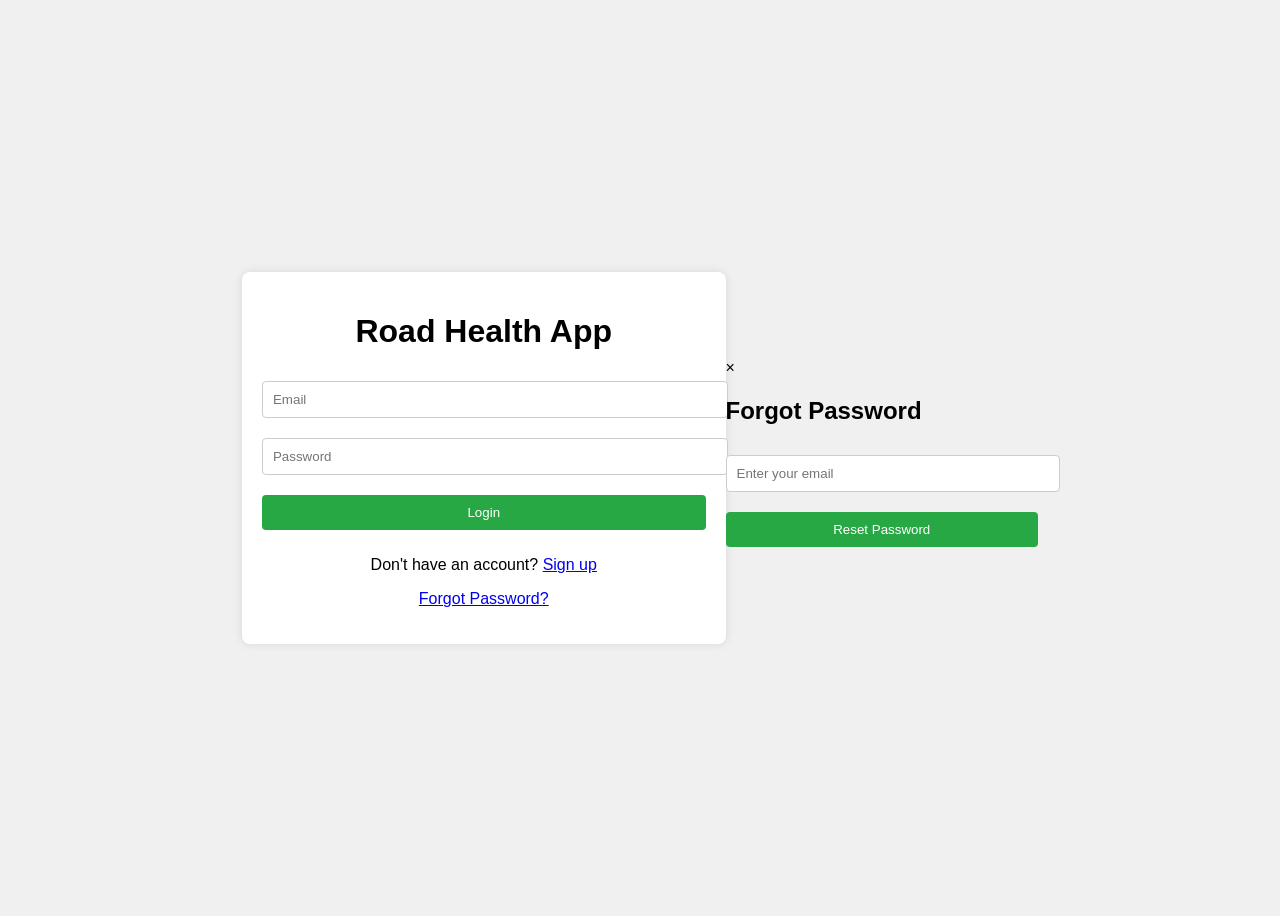
==== frontend/user-app/index.html @ 308d55e6 "initial commit" ====
<!DOCTYPE html>
<html lang="en">
<head>
    <meta charset="UTF-8">
    <meta name="viewport" content="width=device-width, initial-scale=1.0">
    <title>Login/Signup</title>
    <link rel="stylesheet" href="styles.css">
</head>
<body>
    <div class="container">
        <h1>Road Health App</h1>
        <form id="login-form">
            <input type="email" id="email" placeholder="Email" required>
            <input type="password" id="password" placeholder="Password" required>
            <button type="submit">Login</button>
        </form>
        <p>Don't have an account? <a href="#" id="signup-link">Sign up</a></p>
        <p><a href="#" id="forgot-password-link">Forgot Password?</a></p>
    </div>

    <!-- Forgot Password Modal -->
    <div id="forgot-password-modal" class="modal">
        <div class="modal-content">
            <span class="close">&times;</span>
            <h2>Forgot Password</h2>
            <form id="forgot-password-form">
                <input type="email" id="forgot-email" placeholder="Enter your email" required>
                <button type="submit">Reset Password</button>
            </form>
        </div>
    </div>

    <script src="script.js"></script>
</body>
</html>
---- frontend/user-app/styles.css ----
body {
    font-family: Arial, sans-serif;
    display: flex;
    justify-content: center;
    align-items: center;
    height: 100vh;
    background-color: #f0f0f0;
}
.container {
    background: white;
    padding: 20px;
    border-radius: 8px;
    box-shadow: 0 0 10px rgba(0, 0, 0, 0.1);
    text-align: center;
}
input, button {
    width: 100%;
    padding: 10px;
    margin: 10px 0;
    border: 1px solid #ccc;
    border-radius: 4px;
}
button {
    background-color: #28a745;
    color: white;
    border: none;
    cursor: pointer;
}
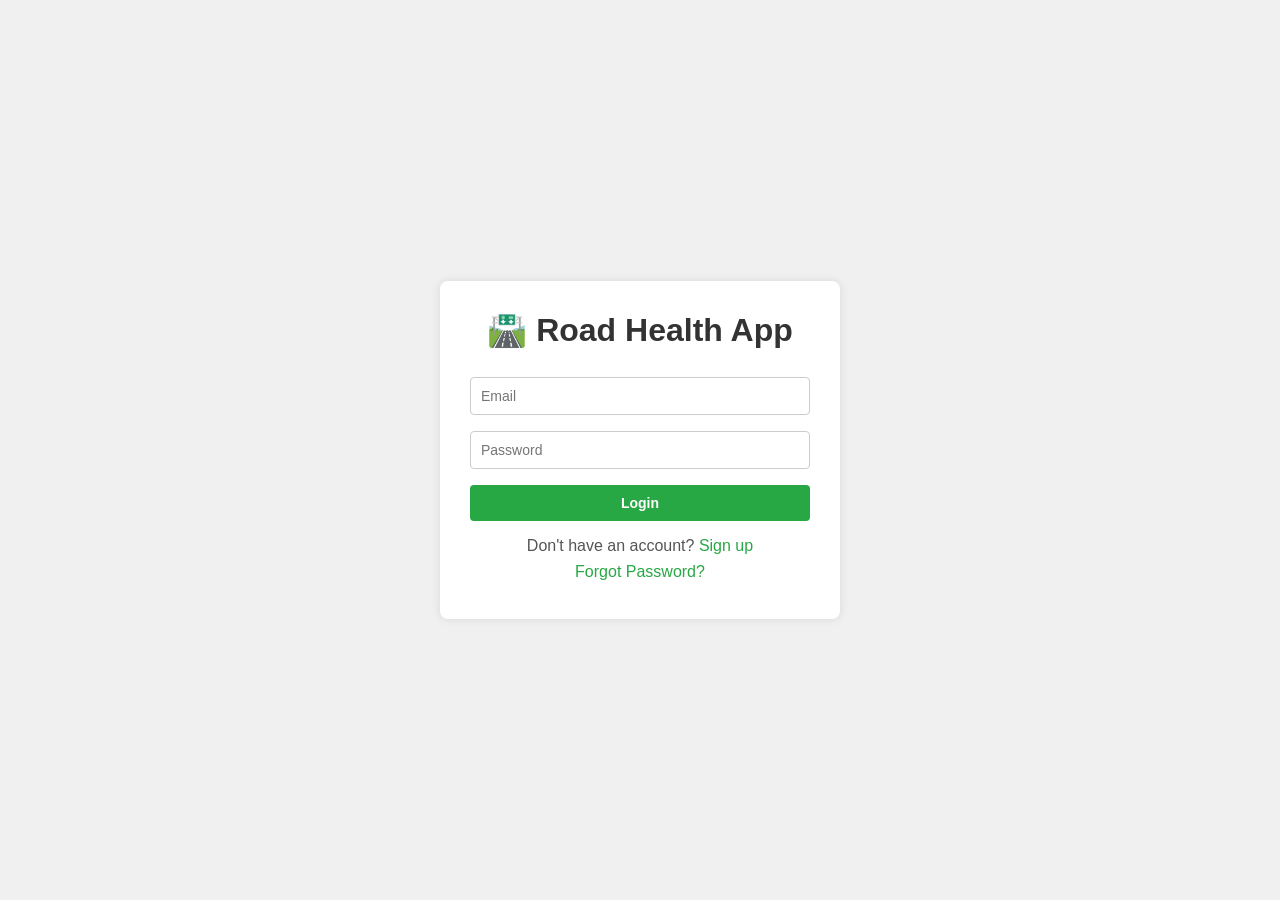
==== commit a000d63e: "restructuring initial commit" ====
--- a/frontend/user-app/index.html
+++ b/frontend/user-app/index.html
@@ -3,12 +3,14 @@
 <head>
     <meta charset="UTF-8">
     <meta name="viewport" content="width=device-width, initial-scale=1.0">
-    <title>Login/Signup</title>
+    <title>Login - Road Health App</title>
     <link rel="stylesheet" href="styles.css">
 </head>
 <body>
     <div class="container">
-        <h1>Road Health App</h1>
+        <h1>🛣️ Road Health App</h1>
+
+        <!-- Login Form -->
         <form id="login-form">
             <input type="email" id="email" placeholder="Email" required>
             <input type="password" id="password" placeholder="Password" required>
@@ -16,17 +18,27 @@
         </form>
         <p>Don't have an account? <a href="#" id="signup-link">Sign up</a></p>
         <p><a href="#" id="forgot-password-link">Forgot Password?</a></p>
-    </div>
 
-    <!-- Forgot Password Modal -->
-    <div id="forgot-password-modal" class="modal">
-        <div class="modal-content">
-            <span class="close">&times;</span>
-            <h2>Forgot Password</h2>
-            <form id="forgot-password-form">
-                <input type="email" id="forgot-email" placeholder="Enter your email" required>
-                <button type="submit">Reset Password</button>
-            </form>
+        <!-- Signup Form (hidden by default) -->
+        <form id="signup-form" style="display: none;">
+            <input type="email" id="signup-email" placeholder="Email" required>
+            <input type="tel" id="signup-phone" placeholder="Phone (optional)">
+            <input type="password" id="signup-password" placeholder="Password" required>
+            <input type="password" id="signup-confirm" placeholder="Confirm Password" required>
+            <button type="submit">Sign Up</button>
+        </form>
+        <p id="login-link-wrapper" style="display: none;">Already have an account? <a href="#" id="login-link">Login</a></p>
+
+        <!-- Forgot Password Modal -->
+        <div id="forgot-password-modal" class="modal">
+            <div class="modal-content">
+                <span class="close">&times;</span>
+                <h2>Forgot Password</h2>
+                <form id="forgot-password-form">
+                    <input type="email" id="forgot-email" placeholder="Enter your email" required>
+                    <button type="submit">Reset Password</button>
+                </form>
+            </div>
         </div>
     </div>
 
--- a/frontend/user-app/styles.css
+++ b/frontend/user-app/styles.css
@@ -1,28 +1,99 @@
+* {
+    margin: 0;
+    padding: 0;
+    box-sizing: border-box;
+}
+
 body {
     font-family: Arial, sans-serif;
     display: flex;
     justify-content: center;
     align-items: center;
-    height: 100vh;
+    min-height: 100vh;
     background-color: #f0f0f0;
 }
+
 .container {
     background: white;
-    padding: 20px;
+    padding: 30px;
     border-radius: 8px;
     box-shadow: 0 0 10px rgba(0, 0, 0, 0.1);
     text-align: center;
+    width: 100%;
+    max-width: 400px;
 }
+
+h1 {
+    margin-bottom: 20px;
+    color: #333;
+}
+
 input, button {
     width: 100%;
     padding: 10px;
-    margin: 10px 0;
+    margin: 8px 0;
     border: 1px solid #ccc;
     border-radius: 4px;
+    font-size: 14px;
 }
+
 button {
     background-color: #28a745;
     color: white;
     border: none;
     cursor: pointer;
+    font-weight: bold;
+}
+
+button:hover {
+    background-color: #218838;
+}
+
+p {
+    margin: 8px 0;
+    color: #555;
+}
+
+a {
+    color: #28a745;
+    text-decoration: none;
+}
+
+a:hover {
+    text-decoration: underline;
+}
+
+/* Modal styles */
+.modal {
+    display: none;
+    position: fixed;
+    z-index: 100;
+    left: 0;
+    top: 0;
+    width: 100%;
+    height: 100%;
+    background-color: rgba(0, 0, 0, 0.5);
+}
+
+.modal-content {
+    background: white;
+    margin: 15% auto;
+    padding: 30px;
+    border-radius: 8px;
+    width: 90%;
+    max-width: 400px;
+    position: relative;
+}
+
+.close {
+    position: absolute;
+    right: 15px;
+    top: 10px;
+    font-size: 24px;
+    cursor: pointer;
+    color: #888;
+}
+
+.close:hover {
+    color: #333;
 }
